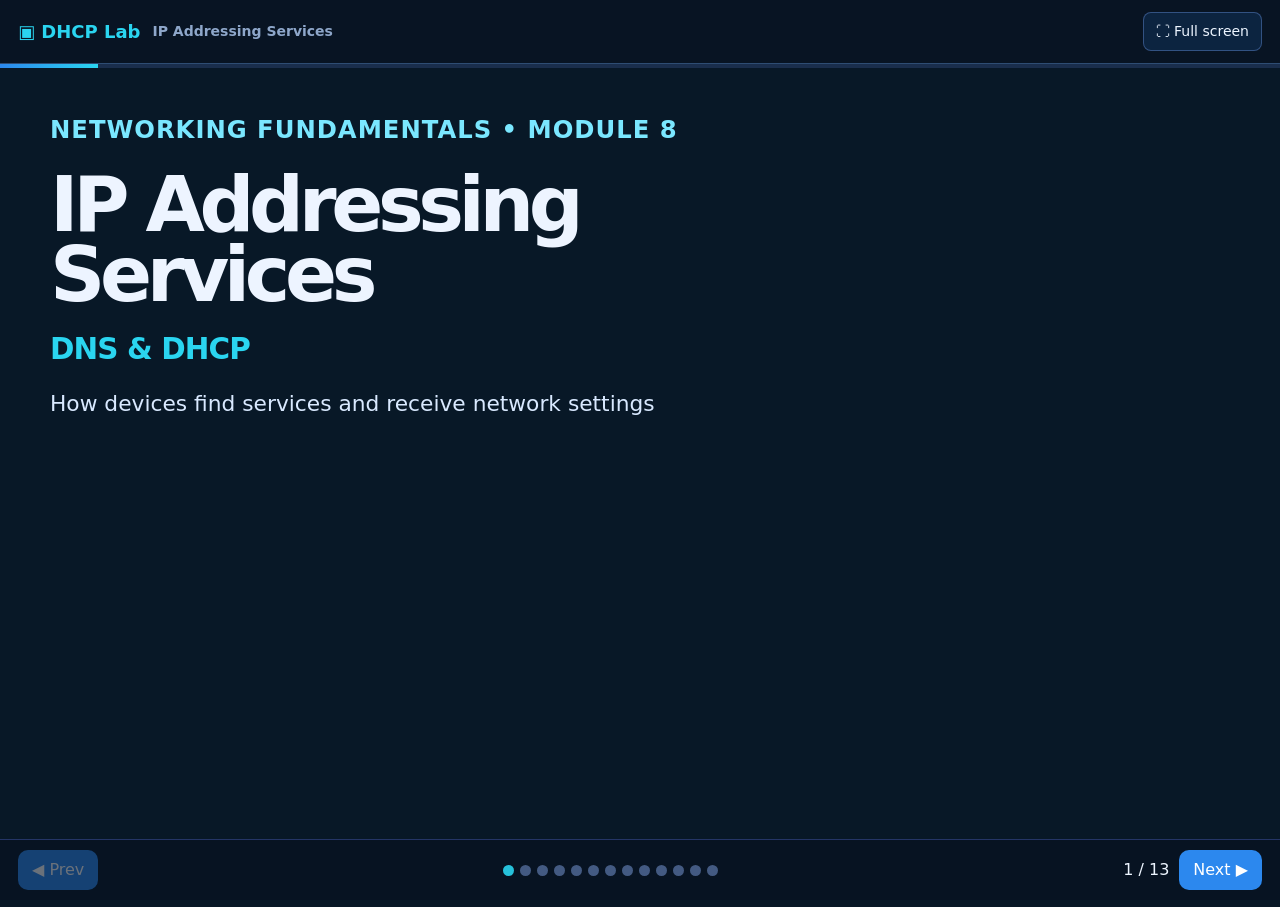
==== report.html @ 802a6436 "Add DHCP presentation project Co-authored-by: Copilot <223556219+Copilot@users.noreply.github.com>" ====
﻿<!DOCTYPE html>
<html lang="en">
<head>
  <meta charset="utf-8">
  <meta name="viewport" content="width=device-width,initial-scale=1,viewport-fit=cover">
  <title>DHCP Operation in a Home Router</title>
  <link rel="stylesheet" href="styles.css">
</head>
<body>
  <header>
    <b>▣ DHCP Lab</b>
    <span>IP Addressing Services</span>
    <button class="alt" id="fs">⛶ Full screen</button>
  </header>
  <div id="prog"><i></i></div>
  <main id="slides"></main>
  <nav>
    <button id="pv">◀ Prev</button>
    <div id="dots"></div>
    <span id="ct"></span>
    <button id="nx">Next ▶</button>
  </nav>

  <template id="simT">
    <div class="sim">
      <div>
        <div class="canvas">
          <svg id="svg" viewBox="0 0 900 470" role="img" aria-label="Home network topology">
            <defs>
              <marker id="ar" markerWidth="8" markerHeight="8" refX="6" refY="4" orient="auto">
                <path d="M0,0L8,4L0,8z" fill="#f59e0b"/>
              </marker>
            </defs>
            <text x="20" y="28" font-size="17" font-weight="700" fill="#0b1530">Home Network Simulation</text>
            <text id="intro" x="450" y="240" text-anchor="middle" font-size="15" fill="#64748b">Press “Start Simulation” – the network builds itself step by step.</text>
            <g id="lans">
              <path id="l2" class="ln" pathLength="1" d="M160,100 L400,212" stroke="#2563eb" stroke-width="4" fill="none"/>
              <path id="l1" class="ln" pathLength="1" d="M160,325 L400,238" stroke="#2563eb" stroke-width="4" fill="none"/>
              <path id="lw" class="ln" pathLength="1" d="M470,250 L560,322" stroke="#ef4444" stroke-width="4" fill="none"/>
              <path id="lw2" class="ln" pathLength="1" d="M680,340 L750,340" stroke="#ef4444" stroke-width="4" fill="none"/>
            </g>
            <g id="Lrouter" class="rv">
              <text x="450" y="172" text-anchor="middle" font-size="14" font-weight="700" fill="#0891b2">LAN 192.168.1.0/24</text>
              <g id="rt">
                <rect x="400" y="190" width="100" height="60" rx="10" fill="#2563eb"/>
                <path d="M420,190V172M480,190V172" stroke="#1e3a8a" stroke-width="4"/>
                <circle cx="420" cy="170" r="4" fill="#22d3ee"/>
                <circle cx="480" cy="170" r="4" fill="#22d3ee"/>
                <g fill="#bfdbfe">
                  <rect x="412" y="228" width="12" height="8"/>
                  <rect x="430" y="228" width="12" height="8"/>
                  <rect x="448" y="228" width="12" height="8"/>
                  <rect x="466" y="228" width="12" height="8"/>
                </g>
                <text x="450" y="216" text-anchor="middle" font-size="14" font-weight="700" fill="#fff">ROUTER</text>
              </g>
              <text x="450" y="272" text-anchor="middle" font-size="13" font-weight="700" fill="#0b1530">Home Router · DHCP Server (LAN)</text>
              <text x="450" y="289" text-anchor="middle" font-size="13" fill="#2563eb">192.168.1.1/24 · built-in switch</text>
            </g>
            <g id="Lpc2" class="rv">
              <rect x="70" y="60" width="90" height="58" rx="6" fill="#1d4ed8"/>
              <rect x="77" y="66" width="76" height="40" fill="#bae6fd"/>
              <rect x="105" y="118" width="20" height="10" fill="#334155"/>
              <rect x="90" y="128" width="50" height="6" rx="3" fill="#334155"/>
              <text x="115" y="152" text-anchor="middle" font-weight="700" font-size="14" fill="#0b1530">PC 2</text>
              <text x="115" y="168" text-anchor="middle" font-size="13" fill="#2563eb">192.168.1.100/24</text>
              <text x="115" y="184" text-anchor="middle" font-size="11" fill="#16a34a">Lease tracked by DHCP server</text>
            </g>
            <g id="Lpool" class="rv">
              <rect x="600" y="15" width="285" height="118" rx="10" fill="#ecfeff" stroke="#22d3ee" stroke-width="2"/>
              <text x="612" y="36" font-size="13" font-weight="700" fill="#0e7490">DHCP SERVER CONFIG</text>
              <g font-size="12" fill="#0b1530">
                <text x="612" y="58">Pool: 192.168.1.100–192.168.1.200</text>
                <text x="612" y="80">Subnet mask: 255.255.255.0</text>
                <text x="612" y="102">Default gateway: 192.168.1.1</text>
                <text x="612" y="124">DNS server: 8.8.8.8</text>
              </g>
            </g>
            <g id="Lpc1" class="rv">
              <rect x="70" y="285" width="90" height="58" rx="6" fill="#1d4ed8"/>
              <rect x="77" y="291" width="76" height="40" id="scr1" fill="#fecaca"/>
              <rect x="105" y="343" width="20" height="8" fill="#334155"/>
              <rect x="90" y="351" width="50" height="5" rx="3" fill="#334155"/>
              <text x="115" y="276" text-anchor="middle" font-weight="700" font-size="14" fill="#0b1530">PC 1</text>
              <rect x="10" y="366" width="270" height="98" rx="10" fill="#f1f5f9" stroke="#94a3b8"/>
              <g font-size="12" fill="#0b1530">
                <text id="t1" x="20" y="386" font-weight="700"></text>
                <text id="t2" x="20" y="404"></text>
                <text id="t3" x="20" y="422"></text>
                <text id="t4" x="20" y="440"></text>
                <text id="t5" x="20" y="458"></text>
              </g>
            </g>
            <g id="Lok" class="rv">
              <circle cx="160" cy="292" r="15" fill="#22c55e"/>
              <path d="M152,292l5,5l9,-10" stroke="#fff" stroke-width="3" fill="none"/>
            </g>
            <g id="Lbadge" class="rv">
              <rect x="340" y="50" width="220" height="48" rx="10" fill="#fff7ed" stroke="#f59e0b" stroke-width="2"/>
              <text id="bt" x="450" y="71" text-anchor="middle" font-weight="700" font-size="15" fill="#c2410c"></text>
              <text id="bs" x="450" y="89" text-anchor="middle" font-size="12" fill="#0b1530"></text>
            </g>
            <g id="Lwan" class="rv">
              <path d="M580,350a28,28 0 0 1 8,-46a36,36 0 0 1 68,-6a30,30 0 0 1 28,52z" fill="#dbeafe" stroke="#2563eb" stroke-width="2"/>
              <text x="630" y="338" text-anchor="middle" font-weight="700" font-size="14" fill="#1e3a8a">Internet</text>
              <rect x="750" y="305" width="100" height="70" rx="8" fill="#334155"/>
              <g fill="#94a3b8">
                <rect x="760" y="313" width="80" height="12" rx="2"/>
                <rect x="760" y="331" width="80" height="12" rx="2"/>
                <rect x="760" y="349" width="80" height="12" rx="2"/>
              </g>
              <text x="800" y="394" text-anchor="middle" font-weight="700" font-size="13" fill="#0b1530">ISP DHCP Server</text>
              <text x="520" y="318" font-size="12" font-weight="700" fill="#ef4444">WAN</text>
              <text x="440" y="316" font-size="12" fill="#ef4444" text-anchor="middle">WAN: DHCP client</text>
              <circle r="6" fill="#f59e0b">
                <animateMotion dur="2s" repeatCount="indefinite" path="M470,250 L560,322 L750,340"/>
              </circle>
            </g>
            <g id="pk" style="visibility:hidden">
              <circle r="10" fill="#f59e0b" stroke="#b45309" stroke-width="2"/>
              <text id="pkl" y="-16" text-anchor="middle" font-size="12" font-weight="700" fill="#b45309"></text>
            </g>
          </svg>
        </div>
        <div class="ctl">
          <button id="b0">▶ Start Simulation</button>
          <button id="bp" class="alt">◀ Previous Step</button>
          <button id="bn">Next Step ▶</button>
          <button id="ba" class="alt">Auto Play</button>
          <button id="bz" class="alt">⏸ Pause</button>
          <button id="br" class="alt">↺ Reset</button>
          <em id="sc"></em>
        </div>
      </div>
      <aside class="pres">
        <h3>What to Say While Presenting</h3>
        <h4 id="st"></h4>
        <p id="ex"></p>
        <h4>Presenter script</h4>
        <p class="scr" id="sp"></p>
        <h4>Network status</h4>
        <p class="stat" id="ns"></p>
      </aside>
    </div>
  </template>

  <script src="script.js"></script>
</body>
</html>
---- styles.css ----
:root{--bg:#0c1b2d;--bg-2:#081827;--panel:#122847;--tx:#edf5ff;--muted:#8ea7ca;--cy:#2ad5f0;--bl:#2c88ee;--line:#2e4d73;--button:#1e4676;--button-2:#224d86;box-sizing:border-box;padding-top:env(safe-area-inset-top,0)}
*{box-sizing:border-box}html,body{margin:0;background:var(--bg-2);color:var(--tx);font:16px/1.5 system-ui,Segoe UI,Arial,sans-serif;min-height:100vh}
body{display:flex;flex-direction:column}
header{display:flex;align-items:center;gap:12px;padding:12px 18px;border-bottom:1px solid var(--line);background:rgba(8,20,35,.93)}header b{color:var(--cy);font-size:18px}header span{flex:1;color:var(--muted);font-size:14px;font-weight:600}header .brand{display:flex;align-items:center;gap:8px;color:var(--cy);font-size:18px;font-weight:700}header .brand .icon{display:inline-block;width:14px;height:14px;border:2px solid var(--cy);border-radius:2px;position:relative;box-shadow:inset 0 0 0 2px rgba(42,213,240,.15)}header .brand .icon:before{content:"";position:absolute;inset:3px;border-left:2px solid var(--cy);border-top:2px solid var(--cy)}#fs{background:rgba(42,136,238,.14);border:1px solid rgba(122,170,255,.35);border-radius:8px;padding:8px 12px;color:var(--tx);font-size:14px}#fs:hover{background:rgba(42,136,238,.22)}
#prog{height:4px;background:#1a2e4c}#prog i{display:block;height:100%;width:0;background:linear-gradient(90deg,var(--bl),var(--cy));transition:width .3s}
main{padding:0;width:100%;max-width:none;margin:0;flex:1}.slide{display:none;width:100%}.slide.active{display:block;animation:in .4s;min-height:calc(100vh - 122px);padding:26px 28px 22px;background:var(--bg-2)}@keyframes in{from{opacity:0;transform:translateY(8px)}}
.slide > * {max-width:100%}
.title-slide-wrap{padding:18px 18px 0 22px;max-width:1000px}
.eyebrow{color:#7ae7ff;font-size:clamp(20px,1.9vw,28px);font-weight:800;letter-spacing:.04em;margin:0 0 22px;text-transform:uppercase;white-space:nowrap}
h1{font-size:clamp(58px,6vw,120px);line-height:.9;font-weight:800;margin:0 0 12px;letter-spacing:-.07em;max-width:900px}.title-slide h1 span{display:block;color:#edf4ff}.blue-tag{color:var(--cy);margin:18px 0 18px;font-size:clamp(20px,2.3vw,36px);font-weight:800;letter-spacing:-.03em}.subtitle{color:#d9e9ff;font-size:clamp(18px,1.7vw,28px);margin:0;line-height:1.4;max-width:820px;font-weight:500}
h2{margin:0 0 4px;font-size:clamp(22px,3.5vw,32px)}.sub{color:var(--cy);margin:0 0 16px;font-size:clamp(14px,1.4vw,22px);letter-spacing:.02em}
.cards{display:grid;grid-template-columns:repeat(auto-fit,minmax(240px,1fr));gap:12px}.card{background:var(--panel);border:1px solid #243566;border-radius:14px;padding:14px 16px;box-shadow:0 6px 18px #0005}.card h4{margin:0 0 4px;color:var(--cy)}.card p{margin:0;color:#cfdaf5;font-size:15px}
code{background:#0b1530;padding:1px 6px;border-radius:6px;color:var(--or)}
button{font:inherit;background:var(--bl);color:#fff;border:0;border-radius:10px;padding:8px 14px;cursor:pointer}button:hover{background:#3b82f6}button:disabled{opacity:.4;cursor:default}button.alt{background:#243566}
.sim{display:grid;grid-template-columns:minmax(0,1.7fr) minmax(280px,1fr);gap:14px}@media(max-width:900px){.sim{grid-template-columns:1fr}}
.canvas{background:#fff;border-radius:14px;padding:6px;box-shadow:0 8px 24px #0007}.canvas svg{width:100%;height:auto;display:block}
.ctl{display:flex;flex-wrap:wrap;gap:8px;margin-top:10px;align-items:center}.ctl em{color:var(--mu);font-style:normal;margin-left:auto}
.pres{background:var(--panel);border:1px solid #243566;border-radius:14px;padding:14px 16px}.pres h3{margin:0;color:var(--cy)}.pres h4{margin:12px 0 2px;font-size:13px;color:var(--mu);text-transform:uppercase;letter-spacing:.06em}.pres p{margin:0}
.scr{border-left:3px solid var(--or);padding-left:10px;font-style:italic}.stat{color:var(--gr)}
nav{position:sticky;bottom:0;display:flex;align-items:center;gap:10px;padding:10px 18px calc(10px + env(safe-area-inset-bottom,0));background:rgba(8,20,35,.93);border-top:1px solid #243566}
#dots{display:flex;gap:6px;flex:1;justify-content:center;flex-wrap:wrap}#dots i{width:11px;height:11px;border-radius:50%;background:#4a638d;cursor:pointer;opacity:.9}#dots i.a{background:var(--cy)}
.q{background:var(--panel);border-radius:14px;padding:14px;margin-bottom:10px}.q button{display:block;margin:6px 0;background:#243566;width:100%;text-align:left}.q .ok{background:#15803d}.q .no{background:#b91c1c}.fb{color:var(--mu);font-size:14px}
.rv{opacity:0;visibility:hidden;transform:translateY(8px);transition:opacity .5s,transform .5s,visibility .5s}.rv.on{opacity:1;visibility:visible;transform:none}
.ln{stroke-dasharray:1;stroke-dashoffset:1;transition:stroke-dashoffset .8s}.ln.on{stroke-dashoffset:0}
.act{animation:pulse .6s infinite alternate}@keyframes pulse{to{filter:drop-shadow(0 0 8px #22d3ee)}}
@media(prefers-reduced-motion:reduce){*{animation:none!important;transition:none!important}}
svg text{font-family:system-ui,Arial,sans-serif}
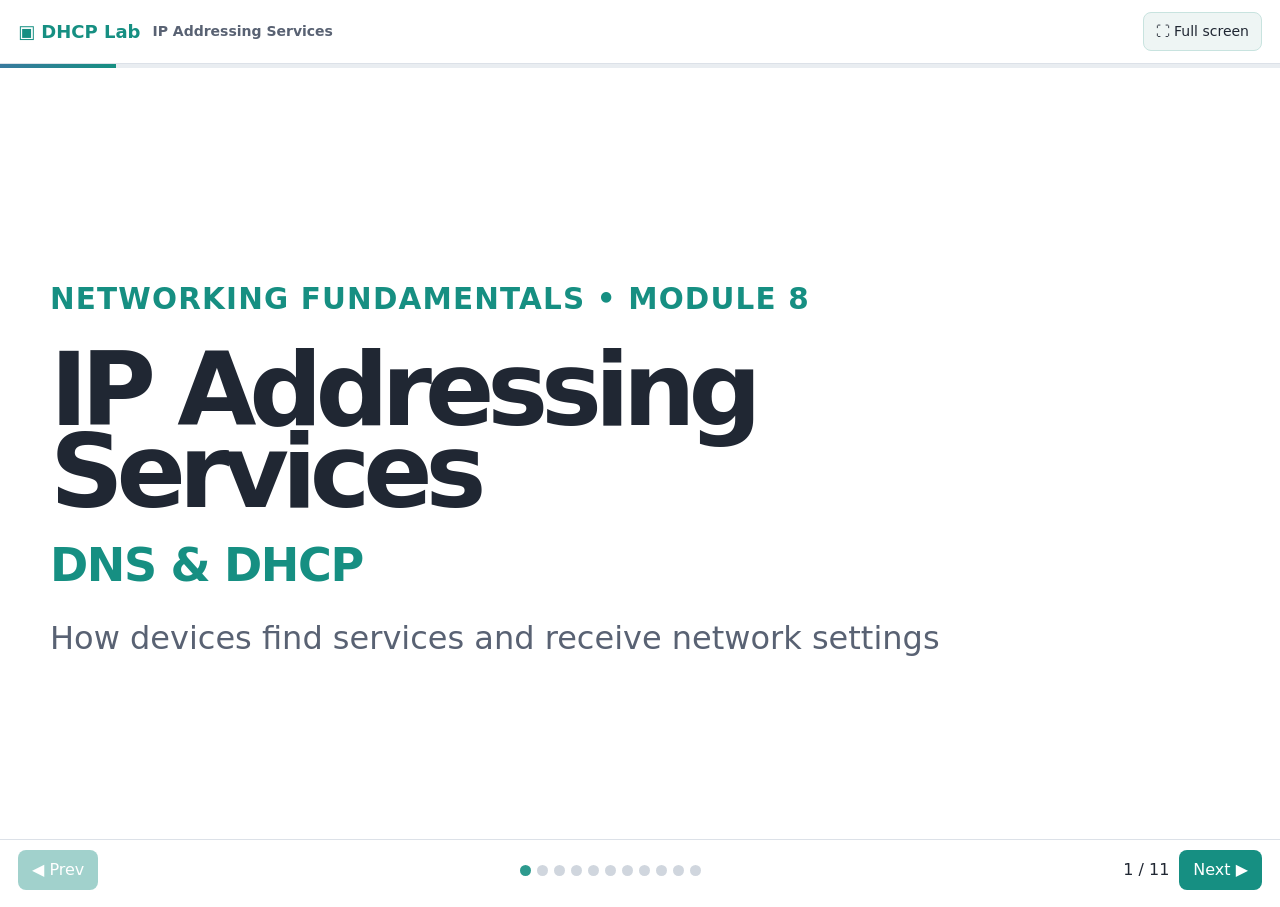
==== commit 1b9e73c1: "Enlarge DHCP simulation and use presenter space Co-authored-by: Copilot <223556219+Copilot@users.nor" ====
--- a/report.html
+++ b/report.html
@@ -122,6 +122,15 @@
             </g>
           </svg>
         </div>
+      </div>
+      <aside class="pres">
+        <h3 class="presenter-heading">What to Say While Presenting</h3>
+        <h4 id="st"></h4>
+        <p id="ex"></p>
+        <h4 class="script-heading">Presenter script</h4>
+        <p class="scr" id="sp"></p>
+        <h4>Network status</h4>
+        <p class="stat" id="ns"></p>
         <div class="ctl">
           <button id="b0">▶ Start Simulation</button>
           <button id="bp" class="alt">◀ Previous Step</button>
@@ -131,15 +140,6 @@
           <button id="br" class="alt">↺ Reset</button>
           <em id="sc"></em>
         </div>
-      </div>
-      <aside class="pres">
-        <h3>What to Say While Presenting</h3>
-        <h4 id="st"></h4>
-        <p id="ex"></p>
-        <h4>Presenter script</h4>
-        <p class="scr" id="sp"></p>
-        <h4>Network status</h4>
-        <p class="stat" id="ns"></p>
       </aside>
     </div>
   </template>
--- a/styles.css
+++ b/styles.css
@@ -6,9 +6,252 @@
 main{padding:0;width:100%;max-width:none;margin:0;flex:1}.slide{display:none;width:100%}.slide.active{display:block;animation:in .4s;min-height:calc(100vh - 122px);padding:26px 28px 22px;background:var(--bg-2)}@keyframes in{from{opacity:0;transform:translateY(8px)}}
 .slide > * {max-width:100%}
 .title-slide-wrap{padding:18px 18px 0 22px;max-width:1000px}
-.eyebrow{color:#7ae7ff;font-size:clamp(20px,1.9vw,28px);font-weight:800;letter-spacing:.04em;margin:0 0 22px;text-transform:uppercase;white-space:nowrap}
-h1{font-size:clamp(58px,6vw,120px);line-height:.9;font-weight:800;margin:0 0 12px;letter-spacing:-.07em;max-width:900px}.title-slide h1 span{display:block;color:#edf4ff}.blue-tag{color:var(--cy);margin:18px 0 18px;font-size:clamp(20px,2.3vw,36px);font-weight:800;letter-spacing:-.03em}.subtitle{color:#d9e9ff;font-size:clamp(18px,1.7vw,28px);margin:0;line-height:1.4;max-width:820px;font-weight:500}
-h2{margin:0 0 4px;font-size:clamp(22px,3.5vw,32px)}.sub{color:var(--cy);margin:0 0 16px;font-size:clamp(14px,1.4vw,22px);letter-spacing:.02em}
+.eyebrow{color:#7ae7ff;font-size:clamp(26px,2.3vw,46px);font-weight:800;letter-spacing:.04em;margin:0 0 28px;text-transform:uppercase;white-space:nowrap}
+h1{font-size:clamp(96px,8vw,220px);line-height:.8;font-weight:800;margin:0 0 12px;letter-spacing:-.07em;max-width:980px}.title-slide h1 span{display:block;color:#edf4ff}.blue-tag{color:var(--cy);margin:18px 0 18px;font-size:clamp(36px,3.6vw,88px);font-weight:800;letter-spacing:-.03em}.subtitle{color:#d9e9ff;font-size:clamp(26px,2.5vw,48px);margin:0;line-height:1.3;max-width:980px;font-weight:500}
+.topic-slide{padding:38px 22px 24px 22px;max-width:1200px;margin:0 auto}
+.topic-tag{color:var(--cy);font-size:clamp(18px,1.1vw,28px);font-weight:800;letter-spacing:.02em;text-transform:uppercase;margin:0 0 18px 0}
+.topic-slide h2{margin:0 0 24px;font-size:clamp(42px,3.2vw,84px);line-height:1.05;letter-spacing:-.05em;font-weight:800;color:#edf4ff}
+.topic-lead{color:#dfeafc;font-size:clamp(20px,1.8vw,32px);margin:0 0 18px;font-weight:500}
+.topic-rule{width:160px;height:5px;background:var(--cy);border-radius:999px;margin:0 0 24px}
+.topic-list{list-style:none;padding:0;margin:0 0 28px;display:grid;gap:26px}
+.topic-list li{position:relative;padding-left:34px;font-size:clamp(22px,2.1vw,42px);line-height:1.35;color:#edf4ff;font-weight:500}
+.topic-list li::before{content:"";position:absolute;left:0;top:.56em;width:12px;height:12px;border-radius:50%;background:var(--cy);box-shadow:0 0 0 4px rgba(42,213,240,.18)}
+.key-idea{color:var(--cy);font-size:clamp(20px,1.8vw,32px);font-weight:700;margin-top:18px}
+.slide.active.overview-slide{position:relative;padding:30px clamp(32px,6.8vw,86px) 34px;background:#191a1e;color:#f1f2f4}
+.overview-content{max-width:1250px;margin:0 auto}
+.overview-kicker{color:#2cc5b6;font-size:clamp(13px,1vw,17px);font-weight:800;letter-spacing:.02em;margin:0 0 22px}
+.overview-slide h2{font-size:clamp(34px,3vw,48px);line-height:1.1;letter-spacing:-.035em;margin:0 0 24px}
+.overview-lead{color:#c3c7d0;font-size:clamp(16px,1.4vw,22px);margin:0 0 22px}
+.overview-rule{width:93px;height:5px;background:#2cc5b6;margin:0 0 42px}
+.overview-cards{display:grid;grid-template-columns:repeat(2,minmax(0,1fr));gap:22px}
+.overview-card{min-height:248px;background:#24272c;border:1px solid #41444a;border-radius:38px;box-shadow:0 3px 3px #0005;padding:22px 26px;position:relative}
+.overview-card::before{content:"";position:absolute;left:0;top:0;bottom:0;width:8px;background:#4aa3e8}
+.overview-dhcp::before{background:#2cc5b6}
+.overview-card h3{font-size:clamp(20px,1.8vw,26px);line-height:1.25;margin:0 0 18px}
+.overview-card h3 span{margin-right:8px}
+.overview-card p{color:#c3c7d0;font-size:clamp(17px,1.5vw,22px);line-height:1.45;margin:0}
+.overview-outcome{color:#c3c7d0;font-size:clamp(17px,1.5vw,22px);line-height:1.45;margin:36px 18px 0}
+.overview-page-number{position:absolute;right:5.8vw;bottom:18px;color:#c3c7d0;font-size:13px;font-weight:700}
+.slide.active.dhcp-topic-slide{padding:22px clamp(28px,4.75vw,72px) 24px;background:#191a1e}
+.dhcp-topic-slide.topic-slide{max-width:none;margin:0;padding:0}
+.dhcp-topic-slide .topic-tag{color:#2cc5b6;font-size:clamp(13px,1.1vw,18px);margin:0 0 20px}
+.dhcp-topic-slide h2{font-size:clamp(34px,3.15vw,52px);line-height:1.08;letter-spacing:-.035em;margin:0 0 24px}
+.dhcp-topic-slide .topic-lead{color:#c3c7d0;font-size:clamp(17px,1.5vw,24px);margin:0 0 22px}
+.dhcp-topic-slide .topic-rule{width:93px;height:5px;background:#2cc5b6;margin:0 0 24px;border-radius:0}
+.dhcp-topic-slide .topic-list{gap:clamp(30px,5vw,60px);margin:0 0 32px}
+.dhcp-topic-slide .topic-list li{padding-left:47px;font-size:clamp(20px,1.9vw,30px);line-height:1.35}
+.dhcp-topic-slide .topic-list li::before{left:18px;top:.56em;width:12px;height:12px;background:#2cc5b6;box-shadow:none}
+.dhcp-topic-slide .key-idea{color:#2cc5b6;font-size:clamp(18px,1.6vw,24px);margin:0 0 0 27px}
+.slide.active.dora-simulation-slide{padding:16px clamp(22px,3vw,42px) 4px;background:#fff;color:#202733}
+.dora-simulation{max-width:1400px;margin:0 auto}
+.dora-sim-heading{margin:0 0 12px}
+.dora-kicker{color:#168f82;font-size:clamp(13px,1vw,17px);font-weight:800;margin:0 0 8px}
+.dora-title{color:#202733;font-size:clamp(30px,2.8vw,44px);line-height:1.1;letter-spacing:-.035em;margin:0}
+.dora-lead{color:#596273;font-size:clamp(15px,1.2vw,19px);margin:8px 0 0}
+.dora-sim-layout{display:grid;grid-template-columns:minmax(0,1.7fr) minmax(250px,.8fr);gap:14px;align-items:stretch}
+.dora-canvas{min-width:0;background:#fff;border:1px solid #dce1e8;border-radius:8px;padding:10px 12px;box-shadow:0 2px 6px #15223812}
+.dora-network{width:100%;height:250px;display:block}
+.dora-actor{opacity:.78;transition:opacity .3s}
+.dora-actor-card{fill:#fff;stroke:#cbd2da;stroke-width:2;transition:fill .3s,stroke .3s}
+.dora-actor.current .dora-actor-card{fill:#eaf5f3;stroke:#168f82}
+.dora-svg-icon{fill:none;stroke:#387a9e;stroke-width:2.5;stroke-linecap:round;stroke-linejoin:round}
+.dora-server-icon{stroke:#168f82}
+.dora-svg-title{fill:#202733;font-size:21px;font-weight:750;font-family:system-ui,Segoe UI,Arial,sans-serif}
+.dora-svg-copy{fill:#596273;font-size:15px;font-family:system-ui,Segoe UI,Arial,sans-serif}
+.dora-message-path{fill:none;stroke:#9aa3af;stroke-width:3;marker-end:url(#doraArrow);opacity:.35;transition:stroke .3s,opacity .3s}
+.dora-message-path.on{stroke:#168f82;marker-end:url(#doraArrowActive);opacity:1}
+.dora-message-label{fill:#687384;font-size:13px;font-weight:700;font-family:system-ui,Segoe UI,Arial,sans-serif;opacity:.55;transition:fill .3s,opacity .3s}
+.dora-message-label.on{fill:#11796f;opacity:1}
+.dora-packet{fill:#e3a728;stroke:#9d6c13;stroke-width:2;opacity:0;filter:drop-shadow(0 0 5px #e3a728);transition:cx .8s ease,opacity .25s}
+.dora-packet.on{opacity:1}
+.dora-lease-card{fill:#f8f9fb;stroke:#dce1e8;stroke-width:1.5}
+.dora-lease-title{fill:#168f82;font-size:12px;font-weight:800;font-family:system-ui,Segoe UI,Arial,sans-serif}
+.dora-lease-copy{fill:#596273;font-size:13px;font-family:system-ui,Segoe UI,Arial,sans-serif}
+.dora-canvas-caption{margin:4px 0 0;text-align:center;color:#424b5a;font-size:clamp(13px,1.05vw,16px);font-weight:650}
+.dora-presenter{background:#f8f9fb;border:1px solid #dce1e8;border-left:4px solid #168f82;border-radius:8px;padding:15px 17px;display:flex;flex-direction:column;justify-content:center}
+.dora-presenter h3{color:#168f82;font-size:clamp(18px,1.5vw,23px);line-height:1.25;margin:0 0 10px}
+.dora-presenter p{color:#424b5a;font-size:clamp(14px,1.05vw,16px);line-height:1.45;margin:0}
+.dora-status{display:grid;gap:3px;margin-top:14px;padding-top:10px;border-top:1px solid #dce1e8}
+.dora-status span{color:#737d8b;font-size:12px;text-transform:uppercase;letter-spacing:.06em;font-weight:700}
+.dora-status strong{color:#202733;font-size:14px}
+.dora-settings{display:grid;gap:3px;margin-top:12px;padding-top:10px;border-top:1px solid #dce1e8;color:#424b5a;font-size:13px}
+.dora-settings[hidden]{display:none}
+.dora-settings strong{color:#168f82}
+.dora-sim-controls{display:flex;align-items:center;flex-wrap:wrap;gap:8px;margin-top:8px}
+.dora-control{font-size:14px;padding:8px 12px;background:#168f82}
+.dora-control:hover{background:#11796f}
+.dora-control.alt{background:#e9edf1;color:#293444}
+.dora-control.alt:hover{background:#dce2e8}
+.dora-control:disabled{opacity:.45}
+.dora-sim-controls em{color:#596273;font-size:13px;font-style:normal;margin-left:auto}
+.dora-footer{color:#596273;font-size:clamp(13px,1vw,15px);line-height:1.35;margin:7px 0 0}
+.slide.active.summary-slide{padding:30px clamp(24px,5.8vw,72px) 24px;background:#fff;color:#202733}
+.summary-content{max-width:1250px;margin:0 auto}
+.summary-kicker{color:#168f82;font-size:clamp(13px,1vw,16px);font-weight:800;letter-spacing:.03em;margin:0 0 12px}
+.summary-slide h2{color:#202733;font-size:clamp(34px,3vw,46px);line-height:1.1;letter-spacing:-.035em;margin:0 0 16px}
+.summary-lead{color:#596273;font-size:clamp(16px,1.35vw,21px);margin:0 0 18px}
+.summary-rule{width:90px;height:4px;background:#168f82;margin:0 0 26px}
+.summary-grid{display:grid;grid-template-columns:repeat(2,minmax(0,1fr));gap:18px}
+.summary-card{position:relative;min-height:220px;border:1px solid #dce1e8;border-radius:8px;padding:22px 22px 18px 28px;background:#fff}
+.summary-card::before{content:"";position:absolute;left:0;top:0;bottom:0;width:6px;background:#168f82;border-radius:8px 0 0 8px}
+.summary-dns::before{background:#387a9e}
+.summary-number{color:#168f82;font-size:13px;font-weight:800}
+.summary-dns .summary-number{color:#387a9e}
+.summary-card h3{color:#202733;font-size:clamp(19px,1.65vw,24px);line-height:1.25;margin:8px 0 10px}
+.summary-card p{color:#596273;font-size:clamp(15px,1.2vw,18px);line-height:1.45;margin:0}
+.summary-example{display:grid;gap:4px;margin-top:14px;padding-top:10px;border-top:1px solid #e5e9ee;color:#424b5a;font-size:14px}
+.summary-example strong{color:#168f82}
+.summary-dns .summary-example strong{color:#387a9e}
+.summary-example code{color:#202733;background:#eef1f4}
+.summary-flow{display:flex;align-items:center;justify-content:center;gap:clamp(10px,2vw,26px);margin:26px 0 16px;color:#424b5a;font-size:clamp(14px,1.2vw,17px);font-weight:700;text-align:center}
+.summary-flow b{color:#168f82;font-size:22px}
+.summary-takeaway{margin:0;color:#168f82;font-size:clamp(16px,1.35vw,20px);font-weight:750;text-align:center}
+.slide.active.service-need-slide{position:relative;padding:30px clamp(24px,5.8vw,72px) 32px;background:#fff;color:#202733}
+.service-need-content{max-width:1250px;margin:0 auto}
+.service-need-kicker{color:#168f82;font-size:clamp(13px,1vw,16px);font-weight:800;letter-spacing:.03em;margin:0 0 18px}
+.service-need-slide h2{color:#202733;font-size:clamp(34px,3vw,46px);line-height:1.1;letter-spacing:-.035em;margin:0 0 20px}
+.service-need-lead{color:#596273;font-size:clamp(16px,1.35vw,21px);margin:0 0 22px}
+.service-need-rule{width:93px;height:5px;background:#168f82;margin:0 0 34px}
+.service-need-cards{display:grid;grid-template-columns:repeat(2,minmax(0,1fr));gap:24px}
+.service-need-card{position:relative;min-height:220px;background:#fff;border:1px solid #dce1e8;border-radius:8px;box-shadow:0 2px 6px #15223812;padding:22px 22px 20px 28px}
+.service-need-card::before{content:"";position:absolute;left:0;top:0;bottom:0;width:7px;background:#387a9e}
+.service-names::before{background:#b57916}
+.service-need-card h3{color:#202733;font-size:clamp(19px,1.65vw,24px);line-height:1.25;margin:0 0 16px}
+.service-need-card p{color:#596273;font-size:clamp(16px,1.35vw,21px);line-height:1.45;margin:0}
+.service-need-takeaway{color:#202733;font-size:clamp(17px,1.65vw,24px);font-weight:750;line-height:1.35;text-align:center;margin:38px 0 0}
+.service-need-page-number{position:absolute;right:5.8vw;bottom:16px;color:#737d8b;font-size:13px;font-weight:700}
+.slide.active.dora-explained-slide{position:relative;padding:26px clamp(24px,4vw,58px) 22px;background:#fff;color:#202733}
+.dora-explained-content{display:flex;flex-direction:column;min-height:calc(100vh - 170px);max-width:1320px;margin:0 auto}
+.dora-explained-heading{flex:none}
+.dora-explained-kicker{color:#168f82;font-size:clamp(13px,1vw,16px);font-weight:800;letter-spacing:.03em;margin:0 0 10px}
+.dora-explained-slide h2{color:#202733;font-size:clamp(34px,3vw,46px);line-height:1.1;letter-spacing:-.035em;margin:0 0 12px}
+.dora-explained-lead{color:#596273;font-size:clamp(16px,1.3vw,20px);margin:0 0 16px}
+.dora-explained-rule{width:93px;height:5px;background:#168f82;margin:0 0 24px}
+.dora-explained-steps{display:grid;grid-template-columns:minmax(0,1fr) auto minmax(0,1fr) auto minmax(0,1fr) auto minmax(0,1fr);align-items:stretch;gap:clamp(8px,1vw,14px);flex:1;min-height:270px}
+.dora-explained-step{position:relative;display:flex;flex-direction:column;align-items:flex-start;justify-content:center;min-width:0;border:1px solid #dce1e8;border-radius:8px;background:#fff;box-shadow:0 2px 6px #15223812;padding:clamp(18px,2vw,30px);text-align:left}
+.dora-explained-step::before{content:"";position:absolute;left:0;top:0;bottom:0;width:6px;background:#387a9e;border-radius:8px 0 0 8px}
+.dora-explained-step.dora-offer::before{background:#168f82}
+.dora-explained-step.dora-request::before{background:#b57916}
+.dora-explained-step.dora-acknowledge::before{background:#b44b4b}
+.dora-explained-letter{color:#387a9e;font-size:clamp(52px,7vw,88px);font-weight:850;line-height:1;margin-bottom:clamp(16px,2vw,28px)}
+.dora-offer .dora-explained-letter{color:#168f82}
+.dora-request .dora-explained-letter{color:#b57916}
+.dora-acknowledge .dora-explained-letter{color:#b44b4b}
+.dora-explained-number{color:#596273;font-size:clamp(11px,.95vw,14px);font-weight:800;letter-spacing:.06em;margin-bottom:10px}
+.dora-explained-step h3{color:#202733;font-size:clamp(18px,1.65vw,24px);line-height:1.2;margin:0 0 12px}
+.dora-explained-step p{color:#596273;font-size:clamp(15px,1.2vw,18px);line-height:1.45;margin:0}
+.dora-explained-arrow{align-self:center;color:#168f82;font-size:clamp(22px,2.2vw,32px);font-weight:800}
+.dora-explained-takeaway{flex:none;color:#168f82;font-size:clamp(18px,1.8vw,26px);font-weight:800;text-align:center;margin:24px 0 0}
+.dora-explained-page-number{position:absolute;right:5.8vw;bottom:14px;color:#737d8b;font-size:13px;font-weight:700}
+.slide.active.home-network-slide{display:flex;height:calc(100vh - 122px);min-height:0;padding:20px clamp(22px,3vw,42px) 12px;background:#fff;color:#202733}
+.home-network-content{display:flex;flex-direction:column;width:100%;max-width:1400px;min-height:0;margin:0 auto}
+.home-network-heading{flex:none;margin:0 0 14px}
+.home-network-kicker{color:#168f82;font-size:clamp(13px,1vw,16px);font-weight:800;letter-spacing:.03em;margin:0 0 6px}
+.home-network-slide h2{color:#202733;font-size:clamp(30px,2.8vw,42px);line-height:1.1;letter-spacing:-.035em;margin:0}
+.home-network-lead{color:#596273;font-size:clamp(15px,1.2vw,18px);margin:7px 0 0}
+.home-network-canvas{flex:1;min-height:0;width:100%;overflow:hidden;background:#fff;border:1px solid #dce1e8;border-radius:8px;box-shadow:0 2px 6px #15223812}
+.home-network-diagram{display:block;width:100%;height:100%;min-height:0}
+.home-lan-zone{fill:#f8fbfc;stroke:#dce1e8;stroke-width:2}
+.home-zone-title{fill:#387a9e;font-size:17px;font-weight:800;letter-spacing:1px;font-family:system-ui,Segoe UI,Arial,sans-serif}
+.home-zone-subtitle{fill:#596273;font-size:15px;font-family:system-ui,Segoe UI,Arial,sans-serif}
+.home-device-card{fill:#fff;stroke:#cbd2da;stroke-width:2}
+.home-router-card{fill:#fff;stroke:#168f82;stroke-width:3}
+.home-client-card{stroke:#168f82}
+.home-device-icon{fill:none;stroke:#387a9e;stroke-width:3;stroke-linecap:round;stroke-linejoin:round}
+.home-router-icon{stroke:#168f82}
+.home-server-icon{stroke:#b57916}
+.home-device-title{fill:#202733;font-size:18px;font-weight:750;font-family:system-ui,Segoe UI,Arial,sans-serif}
+.home-router-title{fill:#168f82;font-size:18px;font-weight:850;letter-spacing:1px;font-family:system-ui,Segoe UI,Arial,sans-serif}
+.home-device-copy{fill:#596273;font-size:14px;font-family:system-ui,Segoe UI,Arial,sans-serif}
+.home-device-small{fill:#737d8b;font-size:12px;font-family:system-ui,Segoe UI,Arial,sans-serif}
+.home-lan-link{fill:none;stroke:#387a9e;stroke-width:5;marker-end:url(#homeLanArrow)}
+.home-wan-link{fill:none;stroke:#b57916;stroke-width:5;marker-end:url(#homeWanArrow)}
+.home-pool-link{fill:none;stroke:#168f82;stroke-width:3;stroke-dasharray:7 6}
+.home-pool-label{fill:#168f82;font-size:13px;font-weight:850;letter-spacing:.8px;font-family:system-ui,Segoe UI,Arial,sans-serif}
+.home-cloud{fill:#eef5f4;stroke:#168f82;stroke-width:3}
+.home-globe-line{fill:none;stroke:#168f82;stroke-width:2.5}
+.home-link-label{fill:#596273;font-size:13px;font-weight:750;font-family:system-ui,Segoe UI,Arial,sans-serif}
+.home-lan-label{fill:#387a9e}
+.home-wan-label{fill:#9b6a13}
+@media (max-width: 700px){.dora-network{height:225px}.dora-sim-layout{grid-template-columns:1fr}.dora-presenter{min-height:150px}}
+.dora-content{max-width:1250px;margin:0 auto}
+.dora-kicker{color:#2cc5b6;font-size:clamp(13px,1vw,17px);font-weight:800;margin:0 0 20px}
+.dora-slide h2{font-size:clamp(34px,3vw,48px);line-height:1.1;letter-spacing:-.035em;margin:0 0 24px}
+.dora-lead{color:#c3c7d0;font-size:clamp(16px,1.35vw,22px);margin:0 0 22px}
+.dora-rule{width:93px;height:5px;background:#2cc5b6;margin:0 0 54px}
+.dora-steps{list-style:none;padding:0;margin:0;display:grid;grid-template-columns:minmax(0,1fr) auto minmax(0,1fr) auto minmax(0,1fr) auto minmax(0,1fr);align-items:center;gap:clamp(8px,1vw,14px)}
+.dora-step{min-height:230px;border:1px solid #41444a;border-radius:38px;background:#24272c;box-shadow:0 3px 3px #0005;display:flex;flex-direction:column;align-items:center;justify-content:flex-start;text-align:center;padding:20px 16px 18px}
+.dora-letter{font-size:clamp(36px,3.3vw,52px);line-height:1.1;font-weight:800;margin:0 0 30px}
+.dora-discover .dora-letter{color:#4aa3e8}
+.dora-offer .dora-letter{color:#37c6b4}
+.dora-request .dora-letter{color:#ffc247}
+.dora-acknowledge .dora-letter{color:#ed7075}
+.dora-step h3{font-size:clamp(18px,1.65vw,24px);line-height:1.2;margin:0 0 22px}
+.dora-step p{color:#c3c7d0;font-size:clamp(14px,1.25vw,17px);line-height:1.35;margin:0;max-width:220px}
+.dora-arrow{color:#2cc5b6;font-size:clamp(22px,2vw,30px);font-weight:800}
+.dora-summary{text-align:center;font-size:clamp(18px,1.8vw,26px);font-weight:800;margin:54px 0 0}
+.dora-page-number{position:absolute;right:5.8vw;bottom:18px;color:#c3c7d0;font-size:13px;font-weight:700}
+.slide.active.compare-slide{position:relative;padding:34px clamp(28px,5.8vw,74px) 28px;background:#191a1e;color:#f1f2f4}
+.compare-content{max-width:1250px;margin:0 auto}
+.compare-kicker{color:#2cc5b6;font-size:clamp(13px,1vw,17px);font-weight:800;margin:0 0 20px}
+.compare-slide h2{font-size:clamp(34px,3vw,48px);line-height:1.1;letter-spacing:-.035em;margin:0 0 24px}
+.compare-lead{color:#c3c7d0;font-size:clamp(16px,1.35vw,22px);margin:0 0 22px}
+.compare-rule{width:93px;height:5px;background:#2cc5b6;margin:0 0 25px}
+.compare-table{width:100%;border-collapse:collapse;table-layout:fixed;background:#24272c;box-shadow:0 3px 5px #0005;font-size:clamp(14px,1.35vw,18px);line-height:1.35}
+.compare-table th,.compare-table td{border:1px solid #41444a;text-align:left;vertical-align:top;padding:12px 14px}
+.compare-table thead th{background:#59616b;font-size:clamp(16px,1.5vw,20px);font-weight:800;padding:12px 14px}
+.compare-table th:first-child{width:20%}
+.compare-table th:nth-child(2),.compare-table th:nth-child(3){width:40%}
+.compare-table tbody th{font-weight:800}
+.compare-table tfoot td{border-top:0;padding:5px 12px 0;color:#2cc5b6;font-weight:800;line-height:1.3}
+.compare-page-number{position:absolute;right:5.8vw;bottom:18px;color:#c3c7d0;font-size:13px;font-weight:700}
+.slide.active.dns-simulation-slide{padding:20px clamp(22px,3vw,42px) 8px;background:#fff;color:#202733}
+.dns-simulation{max-width:1400px;margin:0 auto}
+.dns-sim-heading{margin:0 0 16px}
+.dns-simulation .dns-kicker{color:#168f82;font-size:clamp(13px,1vw,17px);margin:0 0 8px}
+.dns-simulation .dns-title{color:#202733;font-size:clamp(30px,2.8vw,44px);line-height:1.1;letter-spacing:-.035em;margin:0}
+.dns-simulation .dns-sub{font-size:clamp(15px,1.2vw,19px);font-style:normal;margin:8px 0 0;color:#596273}
+.dns-simulation .dns-sub code,.dns-canvas-caption code{color:#168f82;background:#eef5f4}
+.dns-sim-layout{display:grid;grid-template-columns:minmax(0,1.7fr) minmax(250px,.8fr);gap:14px;align-items:stretch}
+.dns-canvas{min-width:0;background:#fff;border:1px solid #dce1e8;border-radius:8px;padding:12px 14px;box-shadow:0 2px 6px #15223812}
+.dns-network{width:100%;height:270px;display:block}
+.dns-link{fill:none;stroke:#9aa3af;stroke-width:3;marker-end:url(#dnsArrow);opacity:.7;transition:stroke .3s,opacity .3s}
+.dns-link.on{stroke:#168f82;marker-end:url(#dnsArrowActive);opacity:1}
+.dns-network-node{opacity:.78;transition:opacity .35s}
+.dns-network-node rect{fill:#fff;stroke:#cbd2da;stroke-width:2;transition:fill .3s,stroke .3s}
+.dns-network-node.on{opacity:1}
+.dns-network-node.current rect{fill:#eaf5f3;stroke:#168f82}
+.dns-svg-icon{fill:none;stroke:#387a9e;stroke-width:2;stroke-linecap:round;stroke-linejoin:round}
+.dns-icon-server{stroke:#168f82}
+.dns-icon-globe{stroke:#b57916}
+.dns-icon-auth{stroke:#b44b4b}
+.dns-icon-website{stroke:#526caa}
+.dns-svg-title{fill:#202733;font-size:17px;font-weight:750;font-family:system-ui,Segoe UI,Arial,sans-serif}
+.dns-svg-copy{fill:#596273;font-size:13px;font-family:system-ui,Segoe UI,Arial,sans-serif}
+.dns-packet{fill:#e3a728;stroke:#9d6c13;stroke-width:2;opacity:0;filter:drop-shadow(0 0 5px #e3a728);transition:cx .8s ease,cy .8s ease,opacity .25s}
+.dns-packet.on{opacity:1}
+.dns-canvas-caption{margin:6px 0 0;text-align:center;color:#424b5a;font-size:clamp(13px,1.1vw,16px);font-weight:650}
+.dns-presenter{background:#f8f9fb;border:1px solid #dce1e8;border-left:4px solid #168f82;border-radius:8px;padding:16px 18px;display:flex;flex-direction:column;justify-content:center}
+.dns-presenter h3{color:#168f82;font-size:clamp(18px,1.5vw,23px);line-height:1.25;margin:0 0 12px}
+.dns-presenter p{color:#424b5a;font-size:clamp(15px,1.15vw,17px);line-height:1.5;margin:0}
+.dns-status{display:grid;gap:3px;margin-top:18px;padding-top:12px;border-top:1px solid #dce1e8}
+.dns-status span{color:#737d8b;font-size:12px;text-transform:uppercase;letter-spacing:.06em;font-weight:700}
+.dns-status strong{color:#202733;font-size:15px}
+.dns-sim-controls{display:flex;align-items:center;flex-wrap:wrap;gap:8px;margin-top:12px}
+.dns-control{font-size:14px;padding:8px 12px;background:#168f82}
+.dns-control:hover{background:#11796f}
+.dns-control.alt{background:#e9edf1;color:#293444}
+.dns-control.alt:hover{background:#dce2e8}
+.dns-control:disabled{opacity:.45}
+.dns-sim-controls em{color:#596273;font-size:13px;font-style:normal;margin-left:auto}
+.dns-simulation .dns-footer{font-size:clamp(13px,1vw,15px);margin:8px 0 0;color:#596273}
+.sub{color:var(--cy);margin:0 0 16px;font-size:clamp(14px,1.4vw,22px);letter-spacing:.02em}
+@media (max-width: 900px){.dns-sim-layout{grid-template-columns:1fr}.dns-presenter{min-height:170px}}
+@media (max-width: 700px){.overview-cards{grid-template-columns:1fr;gap:14px}.overview-card{min-height:170px;border-radius:26px}.overview-outcome{margin:24px 0 0}}
+@media (max-width: 700px){.summary-grid{grid-template-columns:1fr;gap:12px}.summary-card{min-height:0}.summary-flow{flex-direction:column;gap:6px}.summary-flow b{transform:rotate(90deg)}}
+@media (max-width: 700px){.dns-network{height:230px}}
+@media (max-width: 800px){.dora-rule{margin-bottom:32px}.dora-steps{grid-template-columns:repeat(2,minmax(0,1fr));gap:14px}.dora-arrow{display:none}.dora-step{min-height:195px;border-radius:26px}.dora-letter{margin-bottom:18px}.dora-step h3{margin-bottom:12px}.dora-summary{margin-top:32px}}
+@media (max-width: 760px){.compare-table{display:block;overflow-x:auto;white-space:normal}.compare-table thead,.compare-table tbody,.compare-table tfoot{min-width:680px}.compare-table th:first-child{width:20%}.compare-table th:nth-child(2),.compare-table th:nth-child(3){width:40%}}
 .cards{display:grid;grid-template-columns:repeat(auto-fit,minmax(240px,1fr));gap:12px}.card{background:var(--panel);border:1px solid #243566;border-radius:14px;padding:14px 16px;box-shadow:0 6px 18px #0005}.card h4{margin:0 0 4px;color:var(--cy)}.card p{margin:0;color:#cfdaf5;font-size:15px}
 code{background:#0b1530;padding:1px 6px;border-radius:6px;color:var(--or)}
 button{font:inherit;background:var(--bl);color:#fff;border:0;border-radius:10px;padding:8px 14px;cursor:pointer}button:hover{background:#3b82f6}button:disabled{opacity:.4;cursor:default}button.alt{background:#243566}
@@ -25,3 +268,115 @@
 .act{animation:pulse .6s infinite alternate}@keyframes pulse{to{filter:drop-shadow(0 0 8px #22d3ee)}}
 @media(prefers-reduced-motion:reduce){*{animation:none!important;transition:none!important}}
 svg text{font-family:system-ui,Arial,sans-serif}
+
+:root{--bg:#fff;--bg-2:#fff;--panel:#fff;--tx:#202733;--muted:#596273;--cy:#168f82;--bl:#168f82;--line:#dce1e8;--button:#168f82;--button-2:#11796f;--or:#b57916;--mu:#596273;--gr:#15803d}
+html,body{background:#fff;color:#202733}
+header{background:#fff;border-bottom:1px solid #dce1e8}
+header b,header .brand{color:#168f82}
+header span{color:#596273}
+header .brand .icon{border-color:#168f82;box-shadow:inset 0 0 0 2px #168f821f}
+header .brand .icon:before{border-color:#168f82}
+#fs{background:#eef5f4;border-color:#c8e3df;color:#202733}
+#fs:hover{background:#dcefeb}
+#prog{background:#e9edf1}
+#prog i{background:linear-gradient(90deg,#387a9e,#168f82)}
+.slide.active{background:#fff;color:#202733}
+.slide.title-slide.active{display:flex;align-items:center}
+.title-slide-wrap{max-width:1200px}
+.eyebrow{color:#168f82}
+.title-slide h1 span{color:#202733}
+.blue-tag{color:#168f82}
+.subtitle{color:#596273}
+.topic-tag,.topic-rule,.key-idea{color:#168f82}
+.topic-rule{background:#168f82}
+.topic-slide h2,.topic-list li{color:#202733}
+.topic-lead{color:#596273}
+.topic-list li::before{background:#168f82;box-shadow:0 0 0 4px #168f821f}
+.slide.active.overview-slide{background:#fff;color:#202733}
+.overview-kicker,.overview-rule{color:#168f82}
+.overview-rule{background:#168f82}
+.overview-slide h2{color:#202733}
+.overview-lead,.overview-card p,.overview-outcome,.overview-page-number{color:#596273}
+.overview-card{background:#fff;border-color:#dce1e8;border-radius:8px;box-shadow:0 2px 6px #15223812}
+.overview-card h3{color:#202733}
+.overview-card::before,.overview-dhcp::before{background:#168f82}
+.slide.active.dhcp-topic-slide{background:#fff;color:#202733}
+.dhcp-topic-slide .topic-tag,.dhcp-topic-slide .topic-rule,.dhcp-topic-slide .key-idea{color:#168f82}
+.dhcp-topic-slide .topic-rule{background:#168f82}
+.dhcp-topic-slide h2,.dhcp-topic-slide .topic-list li{color:#202733}
+.dhcp-topic-slide .topic-lead{color:#596273}
+.dhcp-topic-slide .topic-list li::before{background:#168f82}
+.dora-kicker,.dora-rule{color:#168f82}
+.dora-rule{background:#168f82}
+.dora-slide h2,.dora-step h3{color:#202733}
+.dora-lead,.dora-step p,.dora-page-number{color:#596273}
+.dora-step{background:#fff;border-color:#dce1e8;border-radius:8px;box-shadow:0 2px 6px #15223812}
+.dora-arrow{color:#168f82}
+.slide.active.compare-slide{background:#fff;color:#202733}
+.compare-kicker,.compare-rule{color:#168f82}
+.compare-rule{background:#168f82}
+.compare-slide h2{color:#202733}
+.compare-lead,.compare-page-number{color:#596273}
+.compare-table{background:#fff;box-shadow:0 2px 6px #15223812}
+.compare-table th,.compare-table td{border-color:#dce1e8}
+.compare-table thead th{background:#eef5f4;color:#202733}
+.compare-table tfoot td{color:#168f82}
+.cards .card{background:#fff;border-color:#dce1e8;border-radius:8px;box-shadow:0 2px 6px #15223812}
+.cards .card h4{color:#168f82}
+.cards .card p{color:#596273}
+code{background:#eef1f4;color:#202733;border-radius:4px}
+button{background:#168f82;border-radius:8px}
+button:hover{background:#11796f}
+button.alt{background:#e9edf1;color:#293444}
+button.alt:hover{background:#dce2e8}
+.sim .canvas{border:1px solid #dce1e8;border-radius:8px;box-shadow:0 2px 6px #15223812}
+.pres,.q{background:#fff;border:1px solid #dce1e8;border-radius:8px;color:#202733}
+.pres h3{color:#168f82}
+.pres h4,.ctl em,.fb{color:#596273}
+.dhcp-simulation-slide .presenter-heading,.dhcp-simulation-slide .pres>#ex,.dhcp-simulation-slide .script-heading,.dhcp-simulation-slide .pres>#sp{display:none}
+.scr{border-left-color:#b57916}
+.stat{color:#15803d}
+nav{background:#fff;border-top:1px solid #dce1e8}
+#dots i{background:#cbd2da}
+#dots i.a{background:#168f82}
+.sub{color:#596273}
+.slide.active.dhcp-simulation-slide{display:flex;flex-direction:column;height:calc(100vh - 122px);min-height:0;padding:12px 18px 14px;overflow:hidden}
+.dhcp-simulation-slide>h2{flex:none;margin:0 0 2px;font-size:clamp(22px,2vw,30px)}
+.dhcp-simulation-slide>.sub{flex:none;margin:0 0 10px;font-size:14px}
+.dhcp-simulation-slide .sim{flex:1;min-height:0;grid-template-columns:minmax(0,2.25fr) minmax(300px,.8fr);gap:16px}
+.dhcp-simulation-slide .sim>div:first-child{display:flex;flex-direction:column;min-width:0;min-height:0}
+.dhcp-simulation-slide .canvas{display:flex;flex:1;min-height:0;align-items:center;justify-content:center;padding:8px}
+.dhcp-simulation-slide .canvas svg{width:100%;height:100%;object-fit:contain}
+.dhcp-simulation-slide .pres{display:flex;flex-direction:column;min-height:0;padding:22px}
+.dhcp-simulation-slide .pres .ctl{display:grid;grid-template-columns:repeat(2,minmax(0,1fr));gap:10px;margin-top:auto;padding-top:24px}
+.dhcp-simulation-slide .pres .ctl button{min-height:42px;padding:8px}
+.dhcp-simulation-slide .pres .ctl em{grid-column:1/-1;margin:4px 0 0;text-align:center}
+@media(max-width:900px){
+  .slide.active.dhcp-simulation-slide{height:auto;min-height:calc(100vh - 122px);overflow:visible}
+  .dhcp-simulation-slide .sim{flex:none;grid-template-columns:1fr}
+  .dhcp-simulation-slide .sim .canvas{min-height:340px}
+  .dhcp-simulation-slide .sim .canvas svg{height:auto}
+  .dhcp-simulation-slide .pres .ctl{margin-top:24px}
+}
+@media (max-width: 700px){.service-need-cards{grid-template-columns:1fr;gap:14px}.service-need-card{min-height:160px}.service-need-rule{margin-bottom:22px}.service-need-takeaway{margin-top:24px}}
+@media (max-width: 900px){.dora-explained-content{min-height:0}.dora-explained-steps{grid-template-columns:repeat(2,minmax(0,1fr));gap:14px}.dora-explained-arrow{display:none}.dora-explained-step{min-height:220px}}
+@media (max-width: 560px){.dora-explained-steps{grid-template-columns:1fr}.dora-explained-step{min-height:170px}.dora-explained-takeaway{margin-top:18px}}
+@media (max-width: 700px){.slide.active.home-network-slide{height:auto;min-height:calc(100vh - 122px)}.home-network-canvas{overflow-x:auto}.home-network-diagram{width:900px;height:390px;min-height:390px}}
+@media (min-width: 901px) and (min-height: 700px){
+  .slide.active.dns-simulation-slide{display:flex;height:calc(100vh - 122px);min-height:0}
+  .dns-simulation{display:flex;flex-direction:column;width:100%;height:100%;min-height:0}
+  .dns-sim-heading{flex:none}
+  .dns-sim-layout{flex:1;min-height:0}
+  .dns-canvas{display:flex;flex-direction:column;min-height:0}
+  .dns-network{flex:1 1 auto;height:auto;min-height:270px}
+  .dns-canvas-caption{flex:none}
+  .dns-sim-controls,.dns-simulation .dns-footer{flex:none}
+  .slide.active.dora-simulation-slide{display:flex;height:calc(100vh - 130px);min-height:0}
+  .dora-simulation{display:flex;flex-direction:column;width:100%;height:100%;min-height:0}
+  .dora-sim-heading{flex:none}
+  .dora-sim-layout{flex:1;min-height:0}
+  .dora-canvas{display:flex;flex-direction:column;min-height:0}
+  .dora-network{flex:1 1 auto;width:100%;height:100%;min-height:250px;object-fit:contain}
+  .dora-canvas-caption{flex:none}
+  .dora-sim-controls,.dora-simulation .dora-footer{flex:none}
+}
